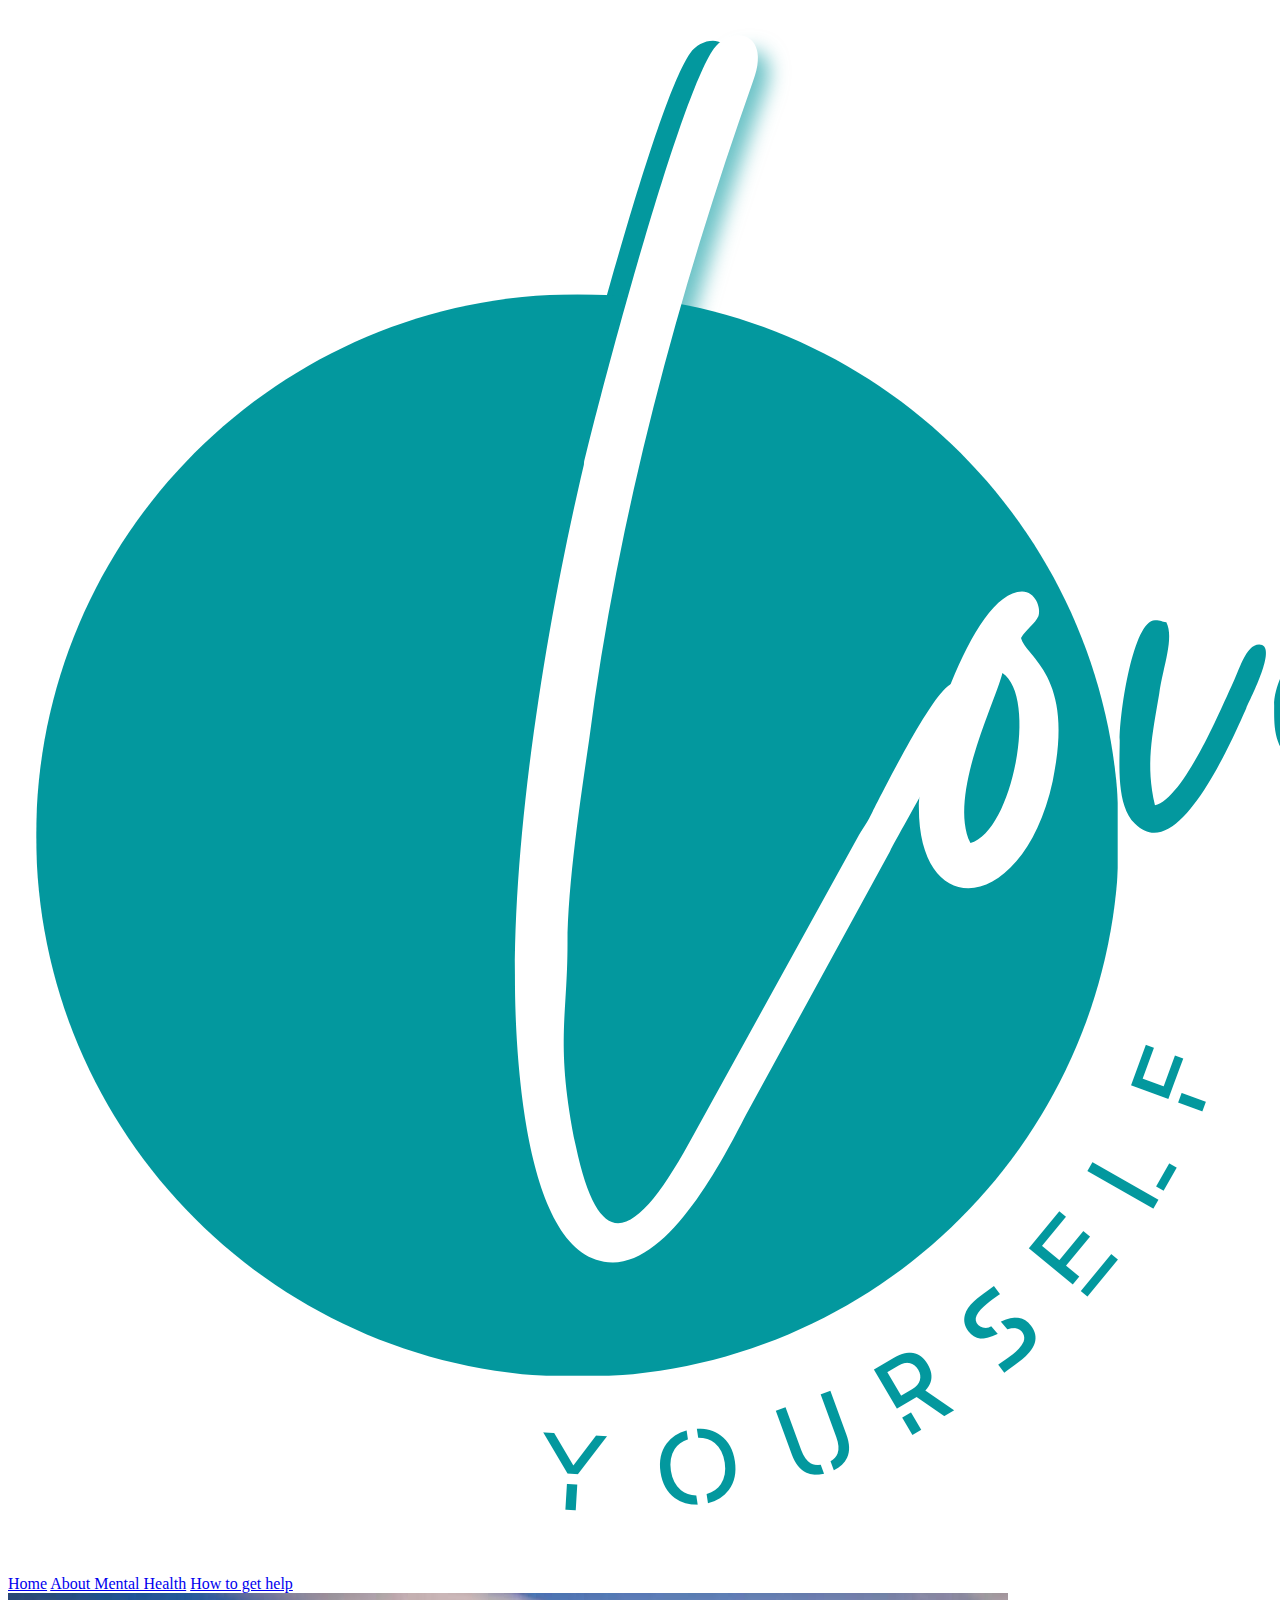
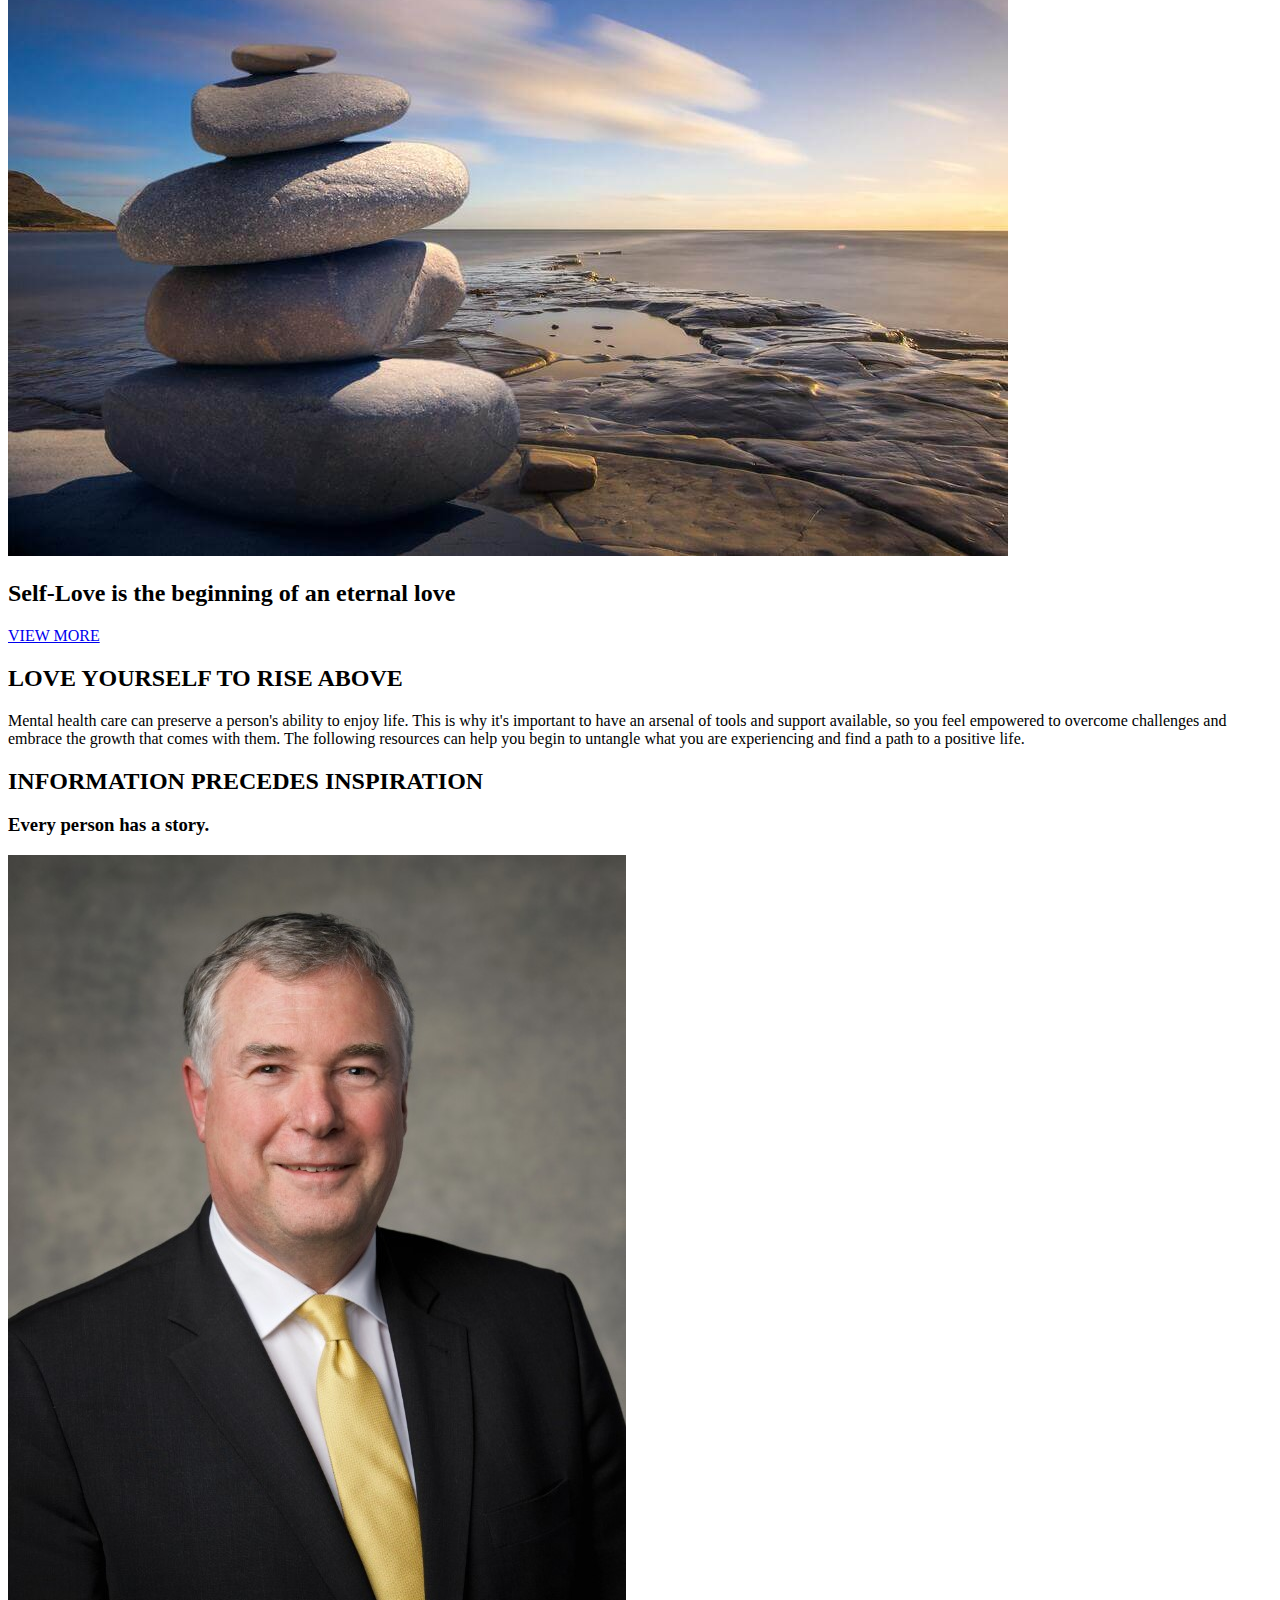
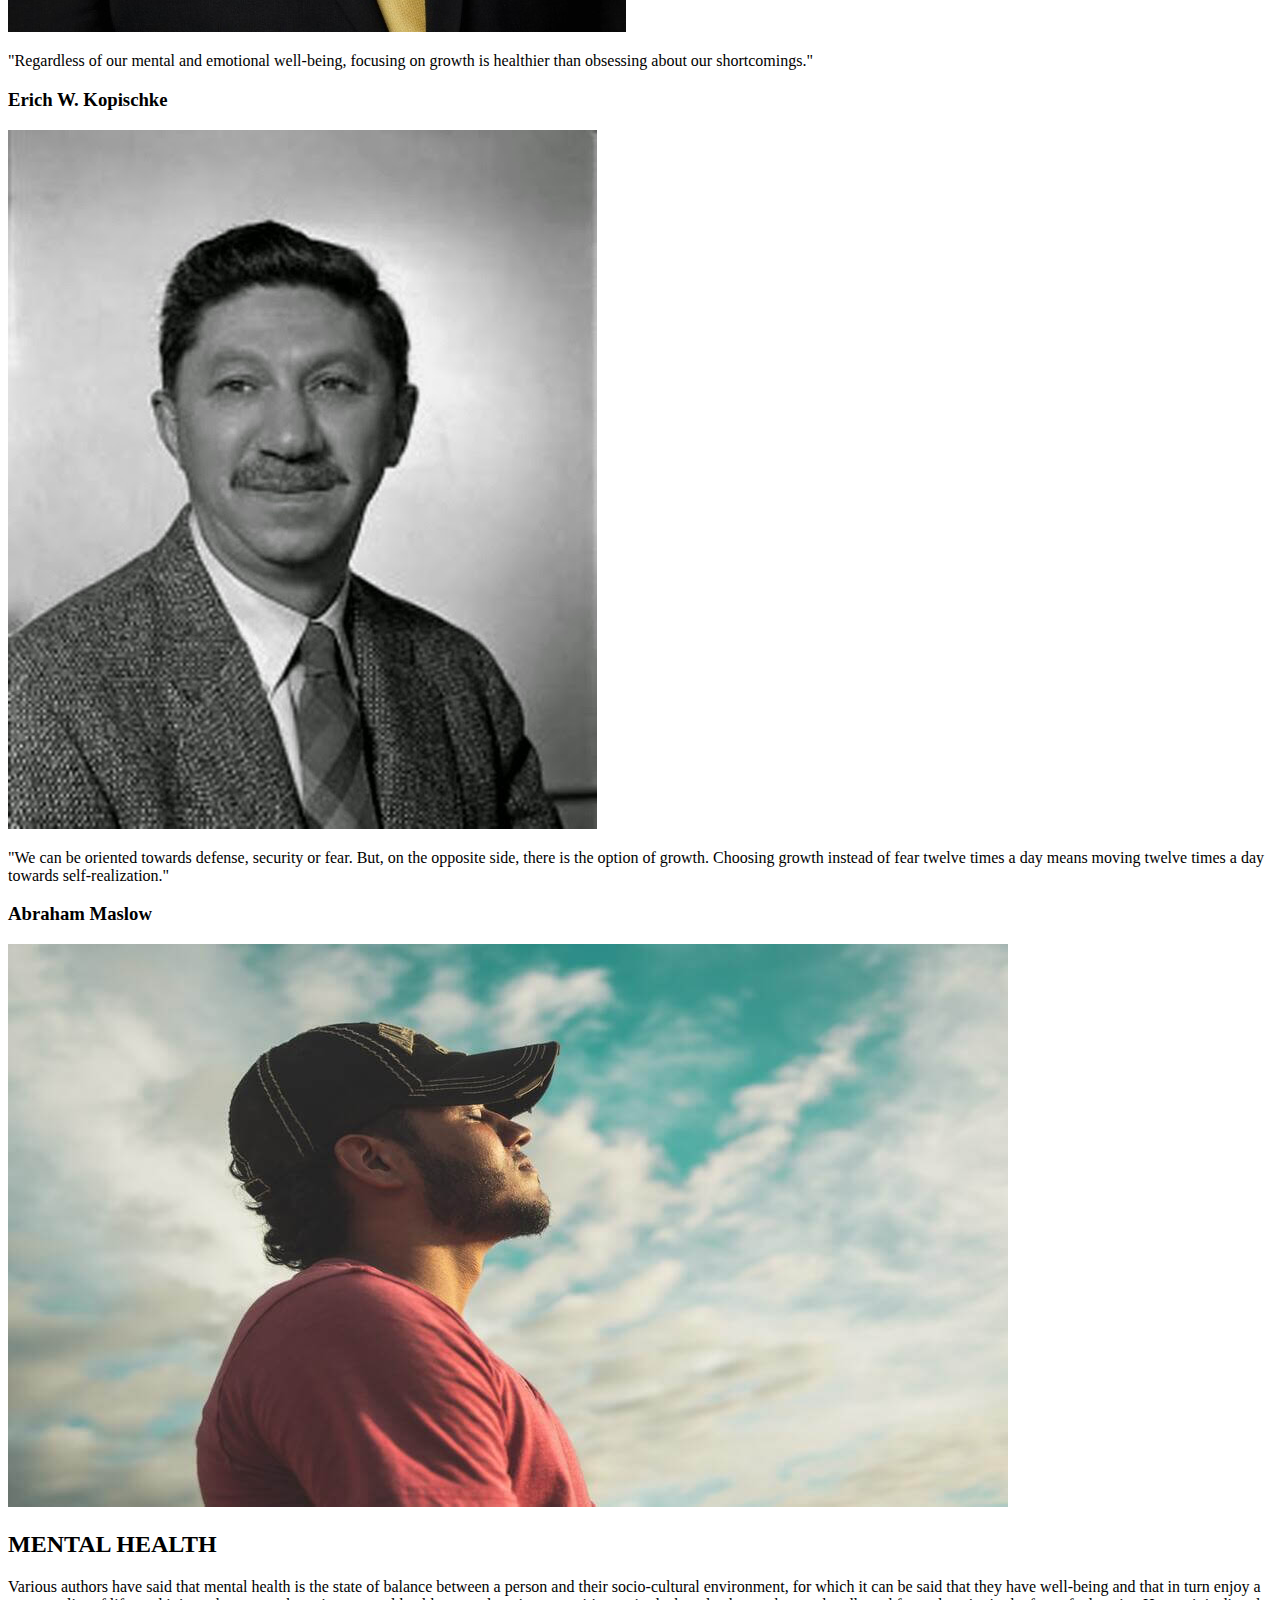
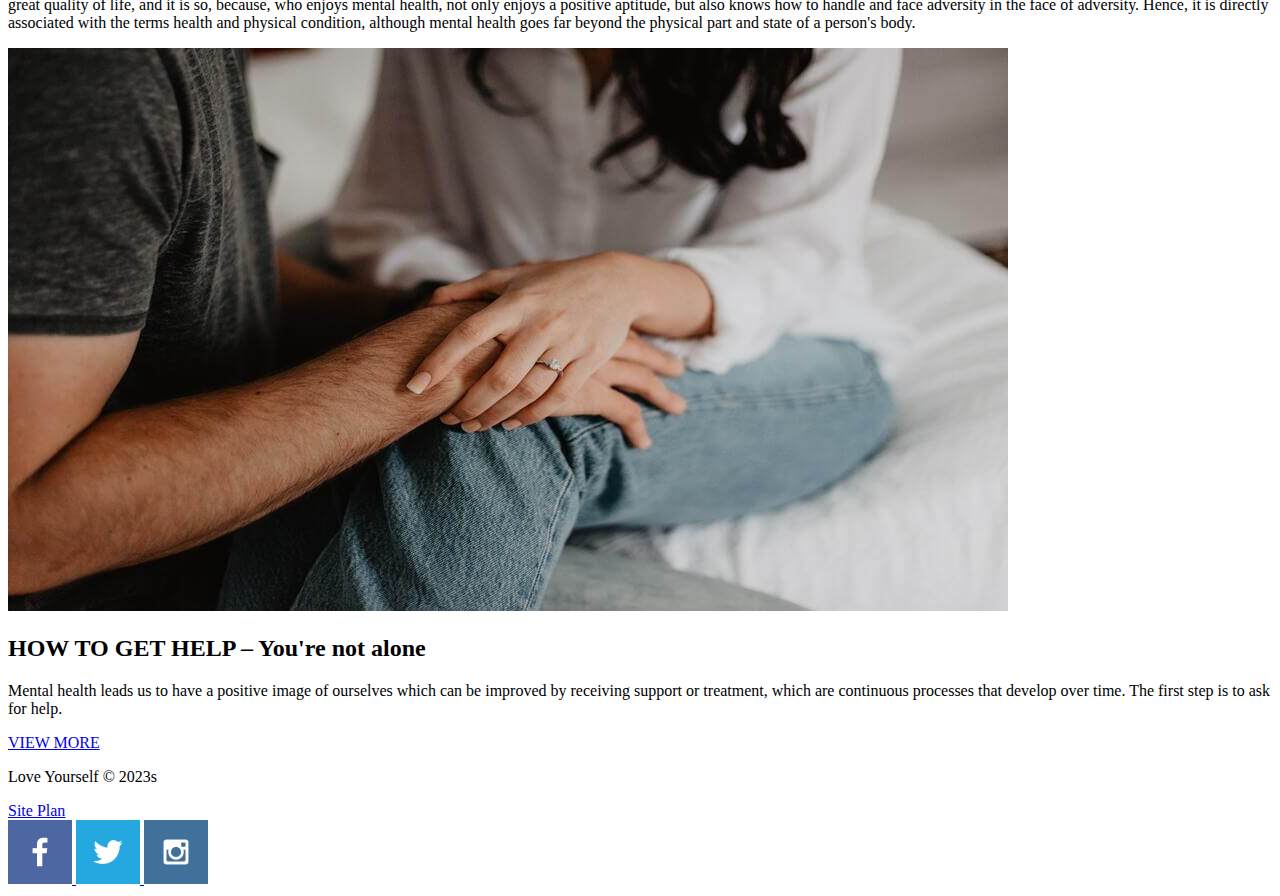
==== lywebsite/index.html @ b5add1db "Personal Site HTML" ====
<!DOCTYPE html>
<html lang="en">
<head>
    <meta charset="UTF-8">
    <meta http-equiv="X-UA-Compatible" content="IE=edge">
    <meta name="viewport" content="width=device-width, initial-scale=1.0">
    <title>Love Yourself - Homepage</title>
    <link rel="stylesheet" href="styles/style.css">
</head>
<body>
    <div class="content">
        <!--Nav Bar-->
        <header>
            <a href="index.html" class="logo_link">
                <img src="images/20230112_182520_0000.png" alt="Love Yourself logo" class="logo">
            </a>
            <nav>
                <a href="index.html">Home</a>
                <a href="aboutmentalh.html">About Mental Health</a>
                <a href="howtogethelp.html">How to get help</a>
            </nav>
        </header>

        <!--Hero Banner-->
        <div id="hero">
            <div id="hero-box">
                <img src="images/pexels-pixabay-289586.jpg" alt="Balance Stone" id="hero-img">
            </div>
            <section id="hero-msg">
                <h2 class="home-title">Self-Love is the beginning of 
                    an eternal love</h2>
                <div class="button">
                    <a href="index.html#section-aboutmentalh">VIEW MORE</a>
                </div>
            </section>
        </div>
        <main>
            <!--LOVE YOURSELF-->
            <section class="section-loveyourself">
                <h2 class="section-title">LOVE YOURSELF TO RISE ABOVE</h2>
        
                <p>Mental health care can preserve a person's ability to 
                    enjoy life. This is why it's important to have an arsenal
                     of tools and support available, so you feel empowered to 
                     overcome challenges and embrace the growth that comes with
                      them. The following resources can help you begin to 
                      untangle what you are experiencing and find a path to a
                       positive life.</p>
            </section>

            <!--QUOTES-->
            <section class="quotes-grid">
                <h2 class="section-title">INFORMATION PRECEDES INSPIRATION</h2>
                <h3 class="section-subtitle">Every person has a story.</h3>
                <div class="quote-box1">
                    <div class="quote-img">
                        <img src="images/Erich W. Kopischke.jpg" alt="Seventy Elder Kopischke ">
                    </div>
                    <p class="quote-msg">
                        "Regardless of our mental and emotional well-being, focusing on growth
                         is healthier than obsessing about our shortcomings."  
                    </p>
                    <div id="bottom-right-quote1">
                        <h3>Erich W. Kopischke</h3>
                    </div>
                </div>

                <div class="quote-box2">
                    <div class="quote-img">
                        <img src="images/abraham1.jpg" alt="Abraham Maslow profile picture">
                    </div>
                    <p class="quote-msg">
                        "We can be oriented towards defense, security or fear. But, 
                        on the opposite side, there is the option of growth. Choosing
                         growth instead of fear twelve times a day means moving 
                         twelve times a day towards self-realization."</p>
                         <div id="bottom-right-quote2">
                            <h3>Abraham Maslow</h3>
                        </div>
                    </div>
                </div>
            </section>

            <!-- MENTAL HEALTH -->
            <div class="section-mentalhealth">
                <img src="images/pexels-kelvin-valerio-810775.jpg" alt="Man Peaceful" id="mentalhealth-img">
                <section id="mentalhealth-box">
                    <h2>MENTAL HEALTH </h2>
                    <p id="mentalhealth-msg">
                        Various authors have said that mental health is 
                        the state of balance between a person and their 
                        socio-cultural environment, for which it can be said 
                        that they have well-being and that in turn enjoy a 
                        great quality of life, and it is so, because, who 
                        enjoys mental health, not only enjoys a positive 
                        aptitude, but also knows how to handle and face 
                        adversity in the face of adversity. Hence, it is 
                        directly associated with the terms health and physical
                         condition, although mental health goes far beyond the
                          physical part and state of a person's body.</p>
                </section>
            </div>

            <!--How to get help-->
            <div class="section-howtogethelp" id="section-howtogethelp">
                <img src="images/pexels-emma-bauso-3585811.jpg" alt="Woman hand" id="howtogethelp-img">
                <section id="background">
                    <h2>HOW TO GET HELP – You're not alone</h2>
                    <p>Mental health leads us to have a positive image of 
                        ourselves which can be improved by receiving support 
                        or treatment, which are continuous processes that 
                        develop over time. The first step is to ask for help.</p>
                    <div class="button">
                        <a href="howtogethelp.html">
                            VIEW MORE
                        </a>
                    </div>
                </section>
            </div>
        </main>

        <!--Footer-->
        <footer>
            <div id="copyright">
                <p>Love Yourself &copy; 2023s</p>
                <a href="site-plan.html">Site Plan</a>
            </div>
            <div class="social">
                <a href="https://facebook.com" target="_blank">
                    <img src="images/facebook.png" alt="fb icon">
                </a>
                <a href="https://twitter.com" target="_blank">
                    <img src="images/twitter.png" alt="twitter icon">
                </a>
                <a href="https://instagram.com" target="_blank">
                    <img src="images/instagram.png" alt="instagram icon">
                </a>
            </div>
        </footer>
    </div>    
</body>
</html>
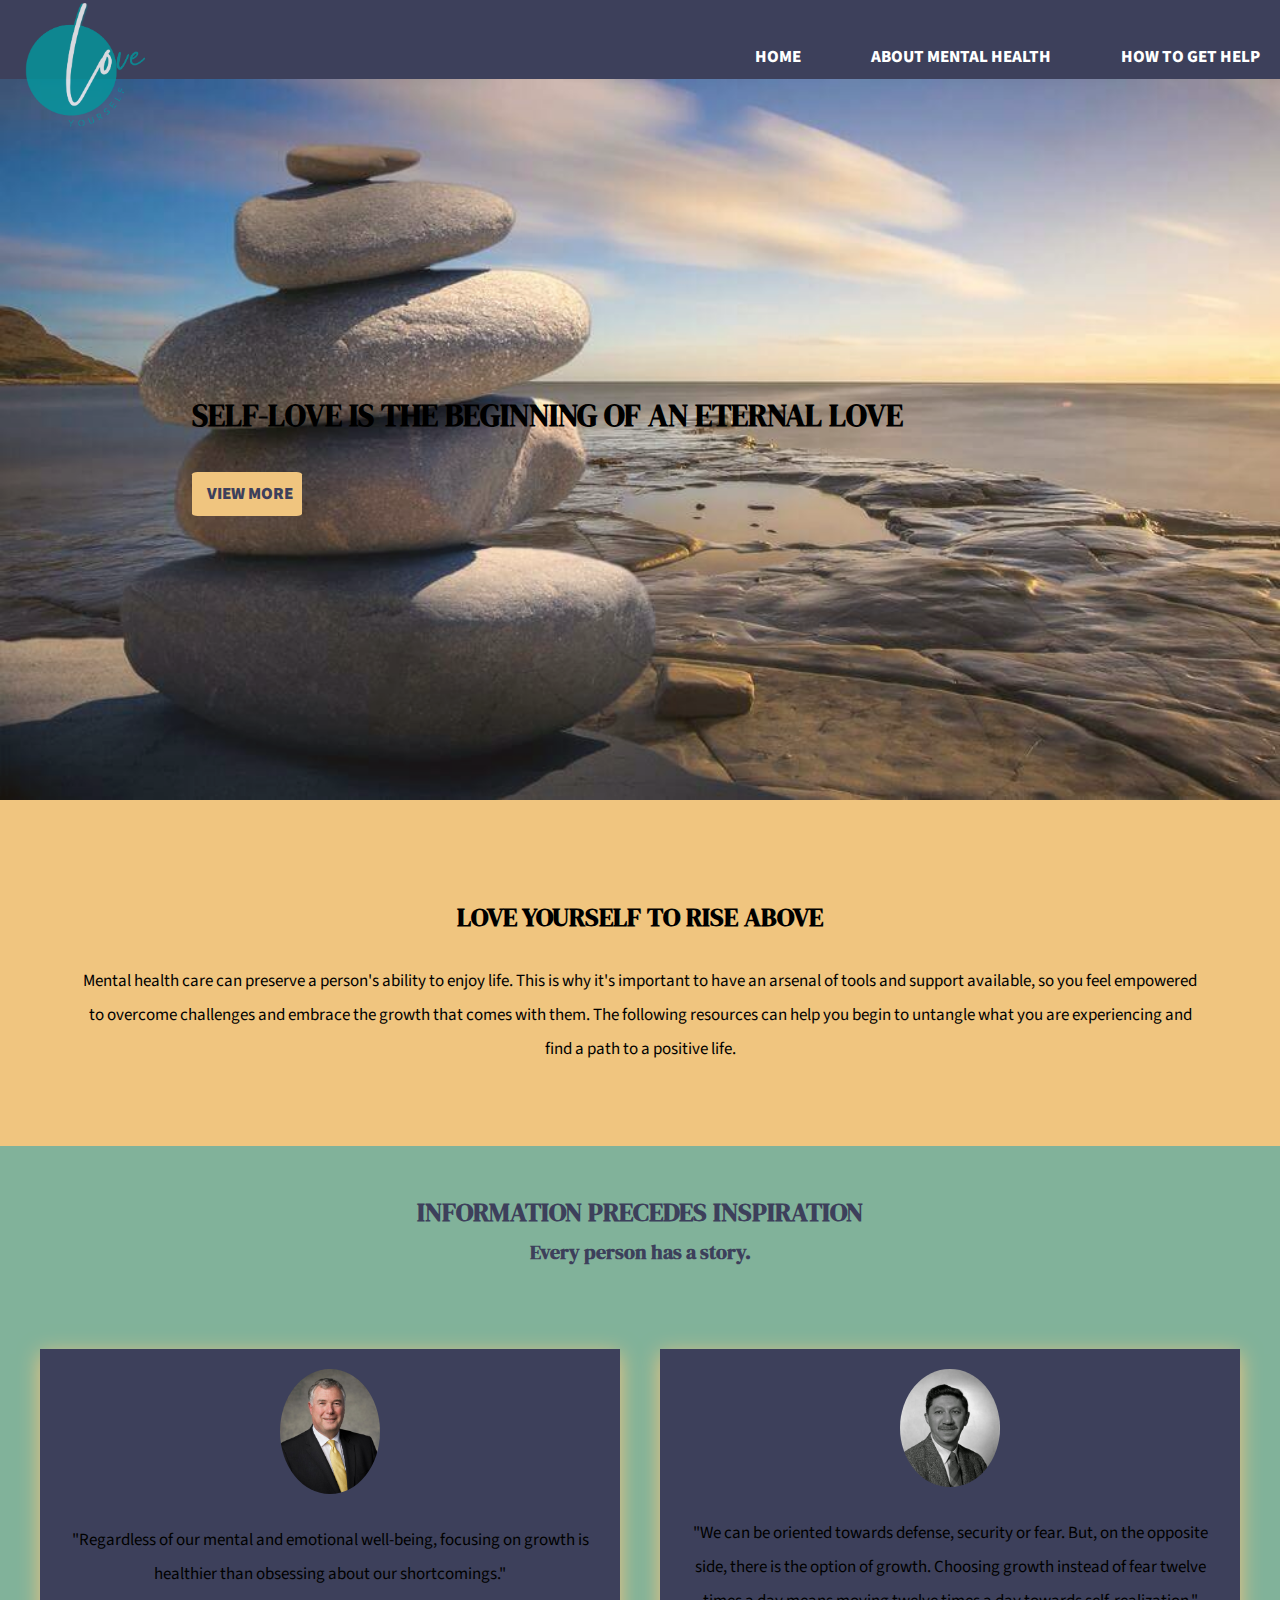
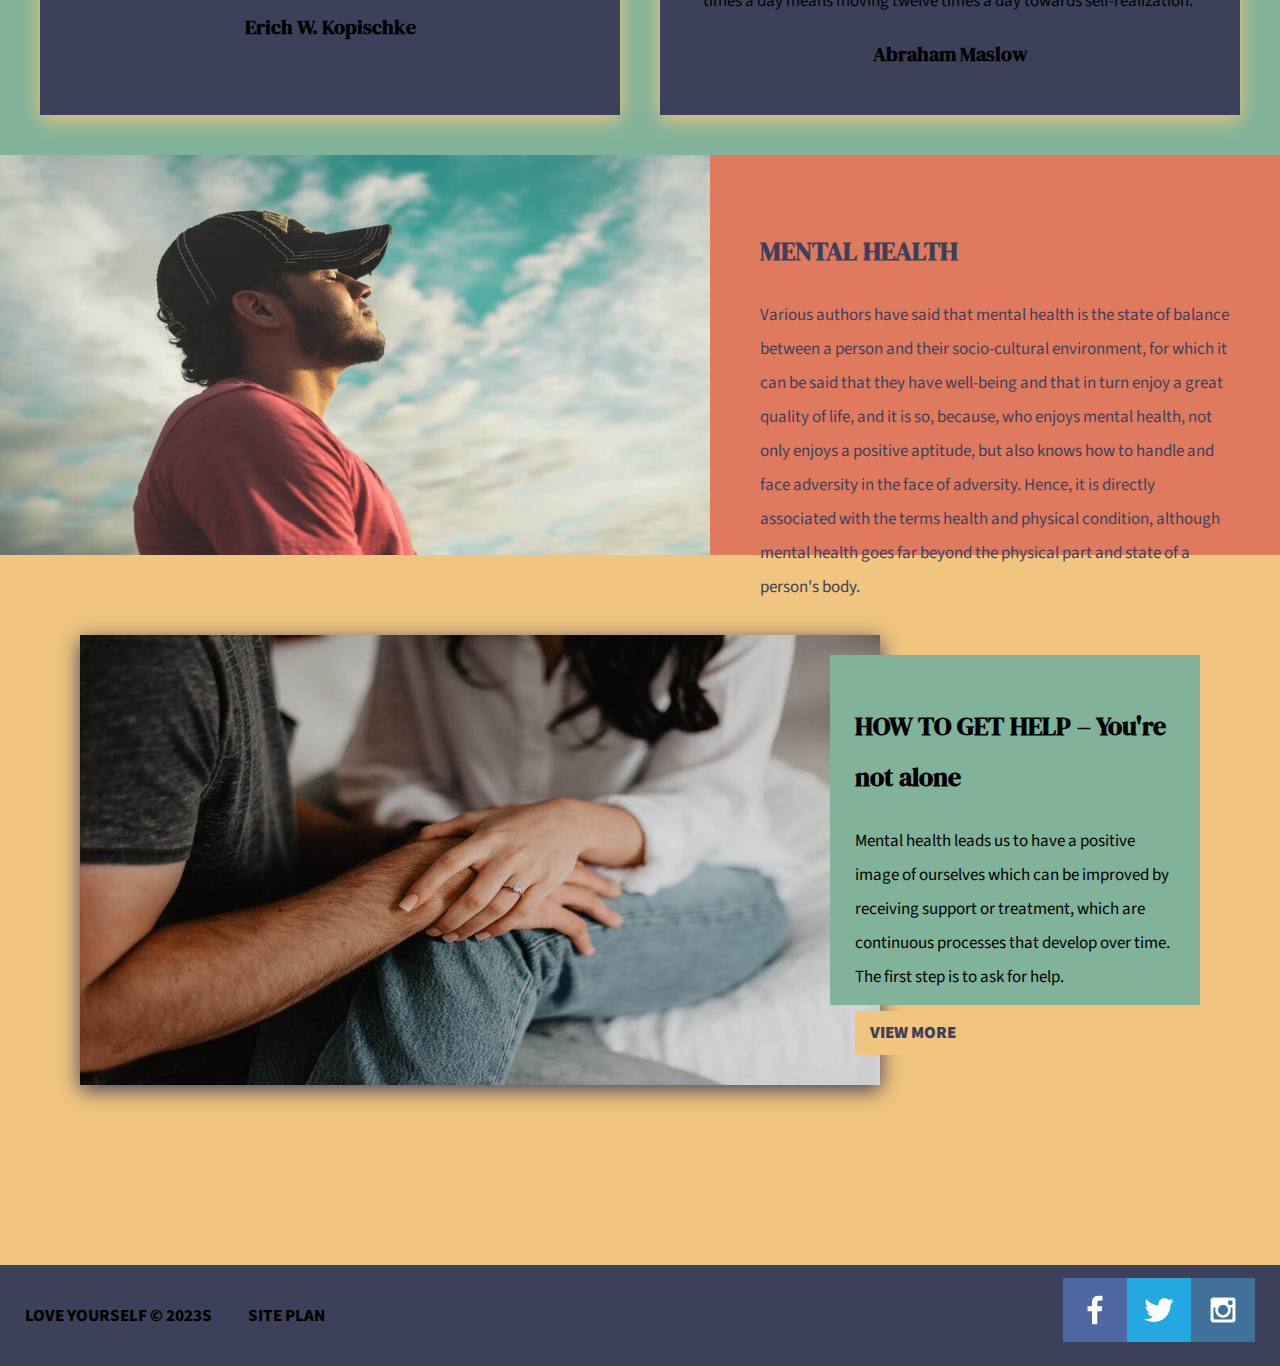
==== commit 276ceda4: "Personal Home Page" ====
--- a/lywebsite/index.html
+++ b/lywebsite/index.html
@@ -29,9 +29,11 @@
             <section id="hero-msg">
                 <h2 class="home-title">Self-Love is the beginning of 
                     an eternal love</h2>
-                <div class="button">
-                    <a href="index.html#section-aboutmentalh">VIEW MORE</a>
-                </div>
+                    <div class="button">
+                        <a href="aboutmentalh.html">
+                            VIEW MORE
+                        </a>
+                    </div>
             </section>
         </div>
         <main>
--- a/lywebsite/styles/style.css
+++ b/lywebsite/styles/style.css
@@ -0,0 +1,482 @@
+/**Imports**/
+
+@import url('https://fonts.googleapis.com/css2?family=DM+Serif+Display&family=Source+Sans+Pro:wght@300&display=swap');
+
+/**** 
+
+Global Variables
+
+****/
+
+:root {
+    /* change the values below to your colors from your palette */
+    --primary-color: #e07a5f;
+    --secondary-color: #3d405b;
+    --accent1-color: #81b29a;
+    --accent2-color: #f0c57f;
+
+    /* change the values below to your chosen font(s) */
+    --heading-font: 'DM Serif Display', sans-serif;
+    ;
+    --paragraph-font: 'Source Sans Pro', sans-serif;
+}
+
+/* Body */
+
+*{
+    box-sizing: border-box;
+}
+h3 {
+    text-align: center;
+    margin-top: 10px;
+}
+html {
+    scroll-behavior: smooth;
+}
+
+/*TEST*/
+
+h1,
+h2,
+h3,
+h4 {
+    font-family: var(--heading-font);
+}
+
+body {
+    background-color: var(--accent2-color);
+    font-family: var(--paragraph-font);
+    font-size: 17px;
+    margin: 0;
+    padding: 0;
+    line-height: 2;
+}
+
+.content {
+    max-width: 1600px;
+    margin: 0 auto;
+}
+
+.section-title {
+    text-align: center;
+    font-weight: 900;
+}
+
+.section-subtitle {
+    text-align: center;
+}
+
+.button {
+    background-color: var(--accent2-color);
+    color: var(--secondary-color);
+    width: 110px;
+    padding: 5px;
+    border-radius: 5%;
+    box-shadow: #3d405b;
+}
+
+.button a {
+    text-decoration: none;
+    color: var(--secondary-color);
+    padding-left: 10px;
+    font-weight: 900;
+    text-transform: uppercase;
+}
+
+.button a:hover {
+    text-decoration: underline;
+    color: var(--secondary-color);
+
+}
+.button:hover {
+    background-color: #e07a5f;
+    color: #ffffff;
+}
+
+
+/* Nav Bar */
+
+header {
+    display: grid;
+    background-color: #3d405b;
+    grid-template-columns: 200px auto;
+    position: sticky;
+    font-weight: 800;
+    text-transform: uppercase;
+}
+
+.logo {
+    width: 180px;
+    position: absolute;
+    top: -1px;
+    background: 0;
+    padding: 5px 30px;
+    z-index: 5;
+    left: 0;
+}
+
+.logo_link {
+    padding: 5px;
+}
+.logo_link:hover
+{
+    opacity: .8;
+    transform: scale(1.09);
+}
+
+nav {
+    display: flex;
+    justify-content: end;
+}
+
+nav a {
+    text-align: center;
+    color: #ffffff;
+    text-decoration: none;
+    font-family: var(--paragraph-font);
+    padding-top: 40px;
+    padding-left: 50px;
+    padding-right: 20px;
+    padding-bottom: 5px;
+}
+
+nav a:hover {
+    color: var(--accent2-color);
+}
+
+
+
+
+/* Footer */
+
+footer {
+    display: grid;
+    grid-template-columns: 300px auto;
+    background-color: var(--secondary-color);
+    color: #000000;
+    padding: 12.5px 25px;
+    margin-top: 100px;
+    font-weight: 800;
+    text-transform: uppercase;
+    
+}
+
+footer #copyright {
+    display: flex;
+    align-items: center;
+    justify-content: space-between;
+}
+
+footer a {
+    color: #000000;
+    text-decoration: none;
+}
+
+footer a:hover {
+    text-decoration: underline;
+}
+
+footer .social {
+    display: flex;
+    justify-content: end;
+    
+}
+
+
+/**** 
+
+Page: "Love Yourself - Homepage"
+Link: index.html 
+
+****/
+
+
+/* Hero Banner - Index */
+
+#hero {
+    display: grid;
+    grid-template-columns: 15% 3fr 15%;
+    grid-template-rows: 10% 3fr 10%;
+}
+
+#hero-img {
+    width: 100%;
+    background-size: cover;
+    margin-top: 0px;
+    opacity: 0.9;
+    background-position: 50%;
+    background-repeat: no-repeat;
+    grid-column: left/right;
+    grid-row: 1;
+}
+
+#hero-box {
+    grid-column: 1/4;
+    grid-row: 1/4;
+    z-index: -2;
+}
+
+#hero-msg {
+    grid-column: 2/3;
+    grid-row: 2/3;
+    align-self: center;
+    text-transform: uppercase;
+    
+}
+
+.home-title {
+    color: #000000;
+    font-family: "DM Serif Display", Arial, sans-serif;
+    ;
+    font-size: 1.8em;
+    margin-top: 10px;
+}
+
+/* LOVE YOURSELF */
+
+.section-loveyourself p {
+    text-align: center;
+}
+
+.section-loveyourself {
+    margin: 80px;
+}
+
+
+/* QUOTES */
+
+.quotes-grid {
+    background-color: var(--accent1-color);
+    display: grid;
+    grid-template-columns: 50% 50%;
+    grid-template-rows: 10% 3fr;
+    padding: 20px;
+    margin-top: 20px;
+    text-align: center;
+}
+
+.quotes-grid .section-title,
+.quotes-grid .section-subtitle {
+    color: var(--secondary-color);
+    grid-column: 1/3 span;
+}
+
+.quote-box1 {
+    background-color: var(--secondary-color);
+    padding: 20px;
+    margin: 20px;
+    z-index: 5;
+    box-shadow: 0 5px 20px #f0c57f;
+}
+
+.quote-box2 {
+    background-color: var(--secondary-color);
+    padding: 20px;
+    margin: 20px;
+    z-index: 5;
+    box-shadow: 0 5px 20px #f0c57f;
+    
+}
+
+.quote-img img {
+    width: 100px;
+    border-radius: 50%;
+    
+}
+
+
+/*MENTAL HEALTH*/
+
+.section-mentalhealth {
+    display: flex;
+    height: 400px;
+}
+
+#mentalhealth-box {
+    background-color: var(--primary-color);
+    color: var(--secondary-color);
+    padding: 50px;
+    align-items: center;
+}
+
+/*How to get Help*/
+
+.section-howtogethelp {
+    padding: 80px;
+    display: grid;
+    grid-template-columns: 1fr 1fr;
+}
+
+.section-howtogethelp img {
+    width: 800px;
+    grid-column: 1/2;
+    z-index: -1;
+    box-shadow: 0 5px 20px #3d405b;
+}
+
+#background {
+    background-color: #81b29a;
+    height: 350px;
+    grid-column: 2/3;
+    margin-left: -50px;
+    margin-top: 20px;
+    padding: 25px;
+   
+}
+
+
+/**** 
+
+Page: "Love Yourself - About Mental Health"
+Link: aboutmentalh.html 
+
+****/
+
+/* Principal Section */
+
+
+#aboutmentalh-main {
+    padding: 0px 80px;
+}
+
+#aboutmentalh-hero {
+    display: flex;
+    margin: 20px;
+}
+
+#about-mentalh-img {
+    width: 50%;
+    border-radius: 2%;
+}
+
+/* About Mental Health Terms */
+  
+#aboutmentalh-left {
+    padding: 20px;
+}
+
+.aboutmentalh-title {
+    text-align: center;
+    margin: 30px;
+}
+
+
+/* Disorders Section */
+
+
+#anxiety-img {
+    width: 100%;
+    margin: 0px;
+}
+
+#aboutmentalh-bottom-box {
+    display: flex;
+}
+
+#aboutmentalh-bottom-txt {
+    background-color: #e07a5f;
+    border: solid #000000;
+    padding: 18px;
+    color: #000000;
+}
+
+#aboutmentalh-background {
+    background-color: #e07a5f;
+    border: solid #000000;
+    border-left: none;
+    padding: 18px;
+}
+
+#aboutmentalh-background p {
+    color: #000000;
+}
+
+
+#aboutmentalh-bottom-txt h4,
+#aboutmentalh-background h4 {
+    color: var(--secondary-color);
+    font-size: 22px;
+    margin: 0;
+}
+
+
+/**** 
+
+Page: "Love Youself - How to get help"
+Link: howtogethelp.html 
+
+****/
+
+/* Hero Section */
+
+.howtogethelp-title {
+    text-align: center;
+    margin: 30px;
+}
+
+#howtogethelp-main {
+    padding: 0px 80px;
+}
+
+#howtogethelp-hero {
+    display: flex;
+    margin: 20px;
+}
+
+#help-img {
+    width: 50%;
+    border-radius: 2%;
+}
+
+#howtogethelp-left {
+    padding: 20px;
+}
+
+/* BYU Section How to get help*/
+
+.section-byu {
+    display: flex;
+    height: 300px;
+}
+
+#byu-box {
+    background-color: var(--primary-color);
+    color: var(--secondary-color);
+    padding: 50px;
+    align-items: center;
+    justify-content: center;
+}
+
+#byu-img {
+    width: 495px; 
+    border-radius: 1%;
+    
+}
+
+.w-full {
+    width: 100%;
+}
+
+.text-center{
+    text-align: center;
+}
+
+.container{
+    width: 100%;
+    display: flex;
+}
+
+.w-50{
+    width: 50%;
+}
+
+.div-warning-sings{
+    width: 100%;
+    display: flex;
+    flex-wrap: nowrap;
+    align-content: center;
+    justify-content: center;
+    background-color: #81b29a;
+    margin-bottom: 20px;
+    
+}
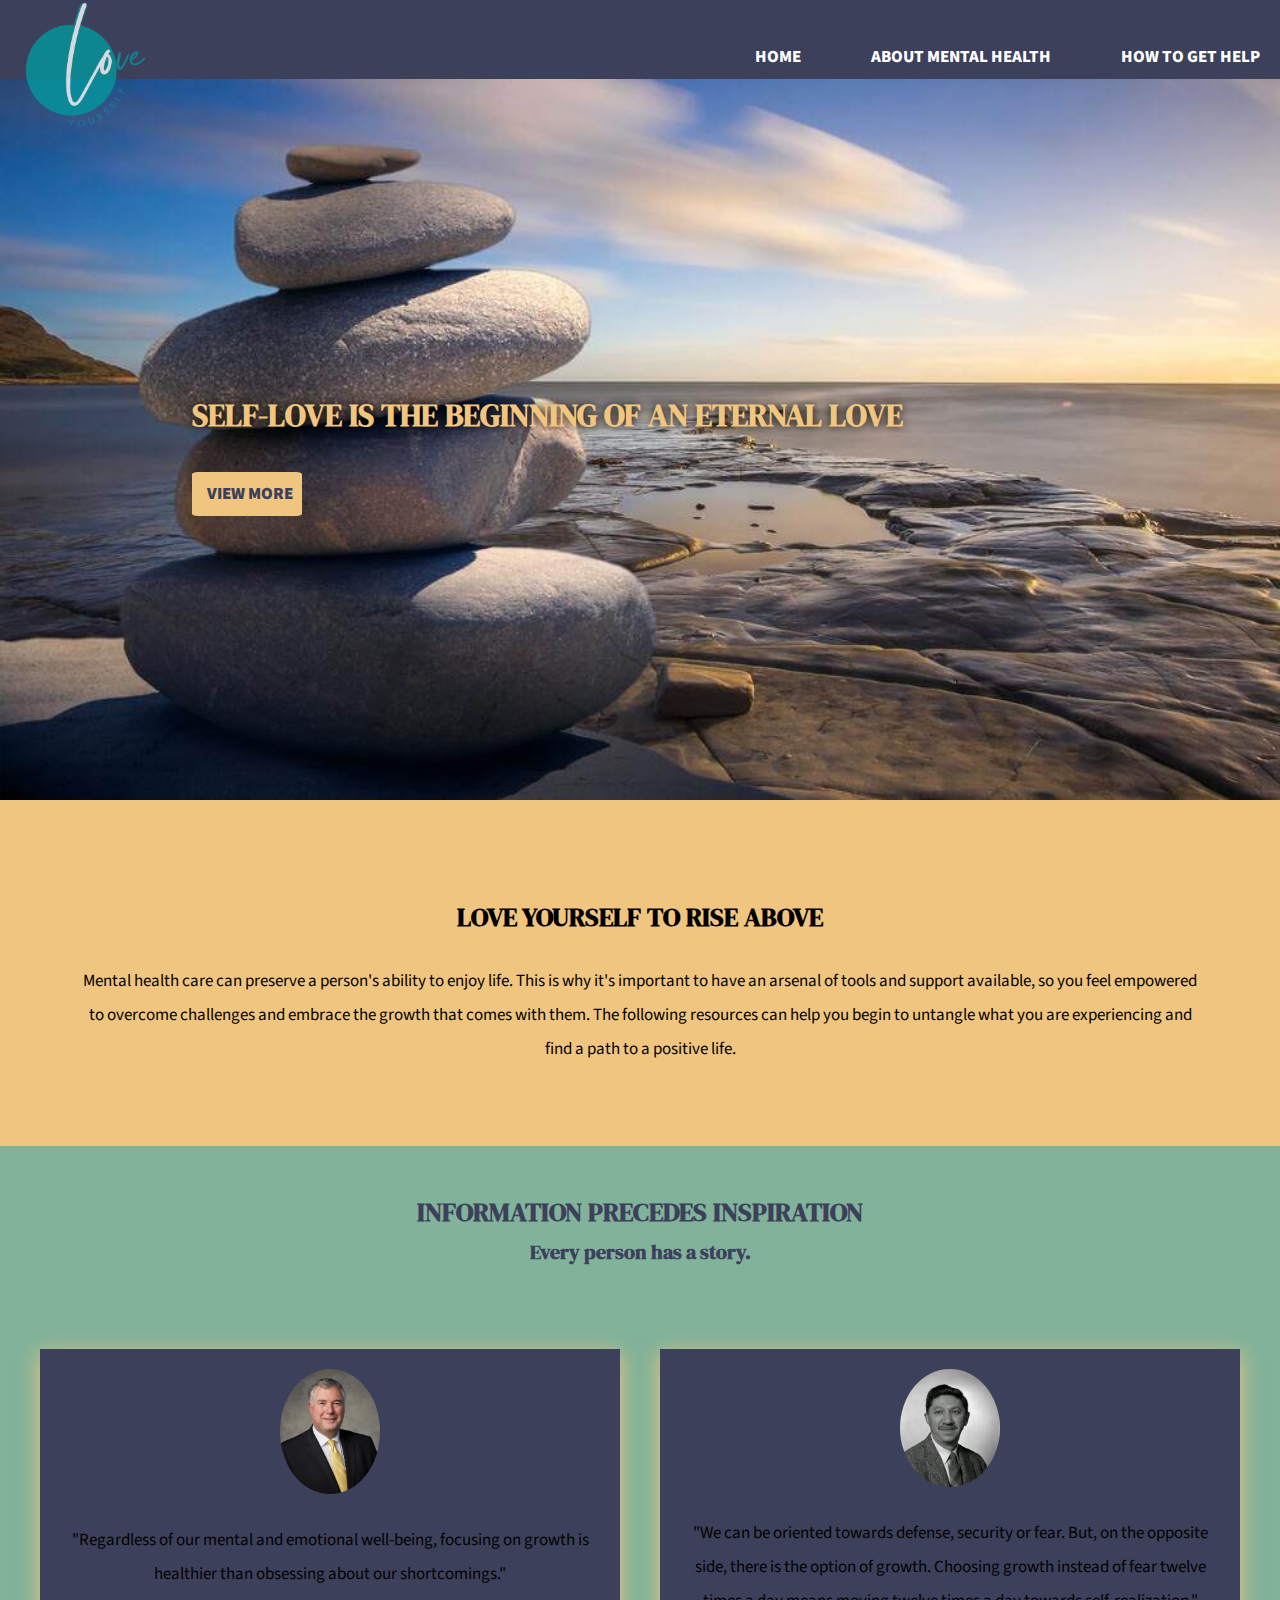
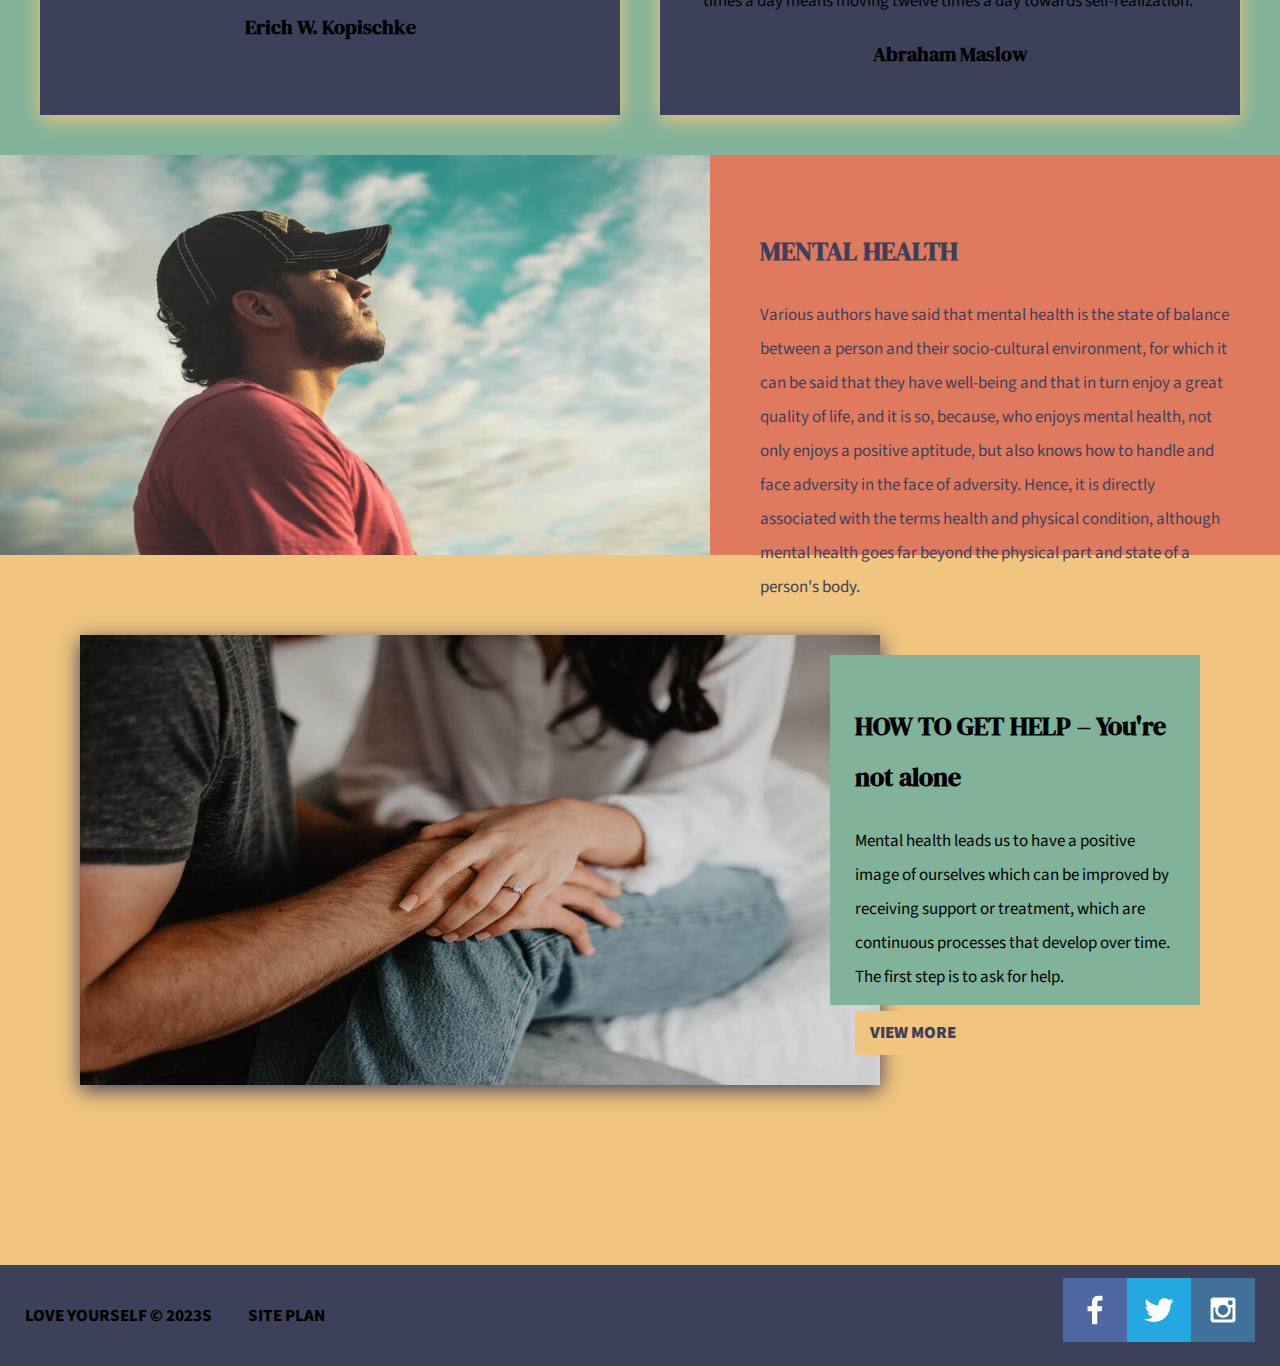
==== commit 92da6271: "Review" ====
--- a/lywebsite/index.html
+++ b/lywebsite/index.html
@@ -56,7 +56,7 @@
                 <h3 class="section-subtitle">Every person has a story.</h3>
                 <div class="quote-box1">
                     <div class="quote-img">
-                        <img src="images/Erich W. Kopischke.jpg" alt="Seventy Elder Kopischke ">
+                        <img src="images/ErickKopischke.jpg" alt="Seventy-Elder-Kopischke ">
                     </div>
                     <p class="quote-msg">
                         "Regardless of our mental and emotional well-being, focusing on growth
@@ -79,7 +79,6 @@
                          <div id="bottom-right-quote2">
                             <h3>Abraham Maslow</h3>
                         </div>
-                    </div>
                 </div>
             </section>
 
--- a/lywebsite/styles/style.css
+++ b/lywebsite/styles/style.css
@@ -40,12 +40,12 @@
 h2,
 h3,
 h4 {
-    font-family: var(--heading-font);
+    font-family: "DM Serif Display";
 }
 
 body {
     background-color: var(--accent2-color);
-    font-family: var(--paragraph-font);
+    font-family: 'Source Sans Pro';
     font-size: 17px;
     margin: 0;
     padding: 0;
@@ -72,7 +72,6 @@
     width: 110px;
     padding: 5px;
     border-radius: 5%;
-    box-shadow: #3d405b;
 }
 
 .button a {
@@ -203,7 +202,6 @@
     width: 100%;
     background-size: cover;
     margin-top: 0px;
-    opacity: 0.9;
     background-position: 50%;
     background-repeat: no-repeat;
     grid-column: left/right;
@@ -225,11 +223,12 @@
 }
 
 .home-title {
-    color: #000000;
+    color: #f0c57f;
     font-family: "DM Serif Display", Arial, sans-serif;
     ;
     font-size: 1.8em;
     margin-top: 10px;
+    text-shadow: 0 0 10px #000;
 }
 
 /* LOVE YOURSELF */
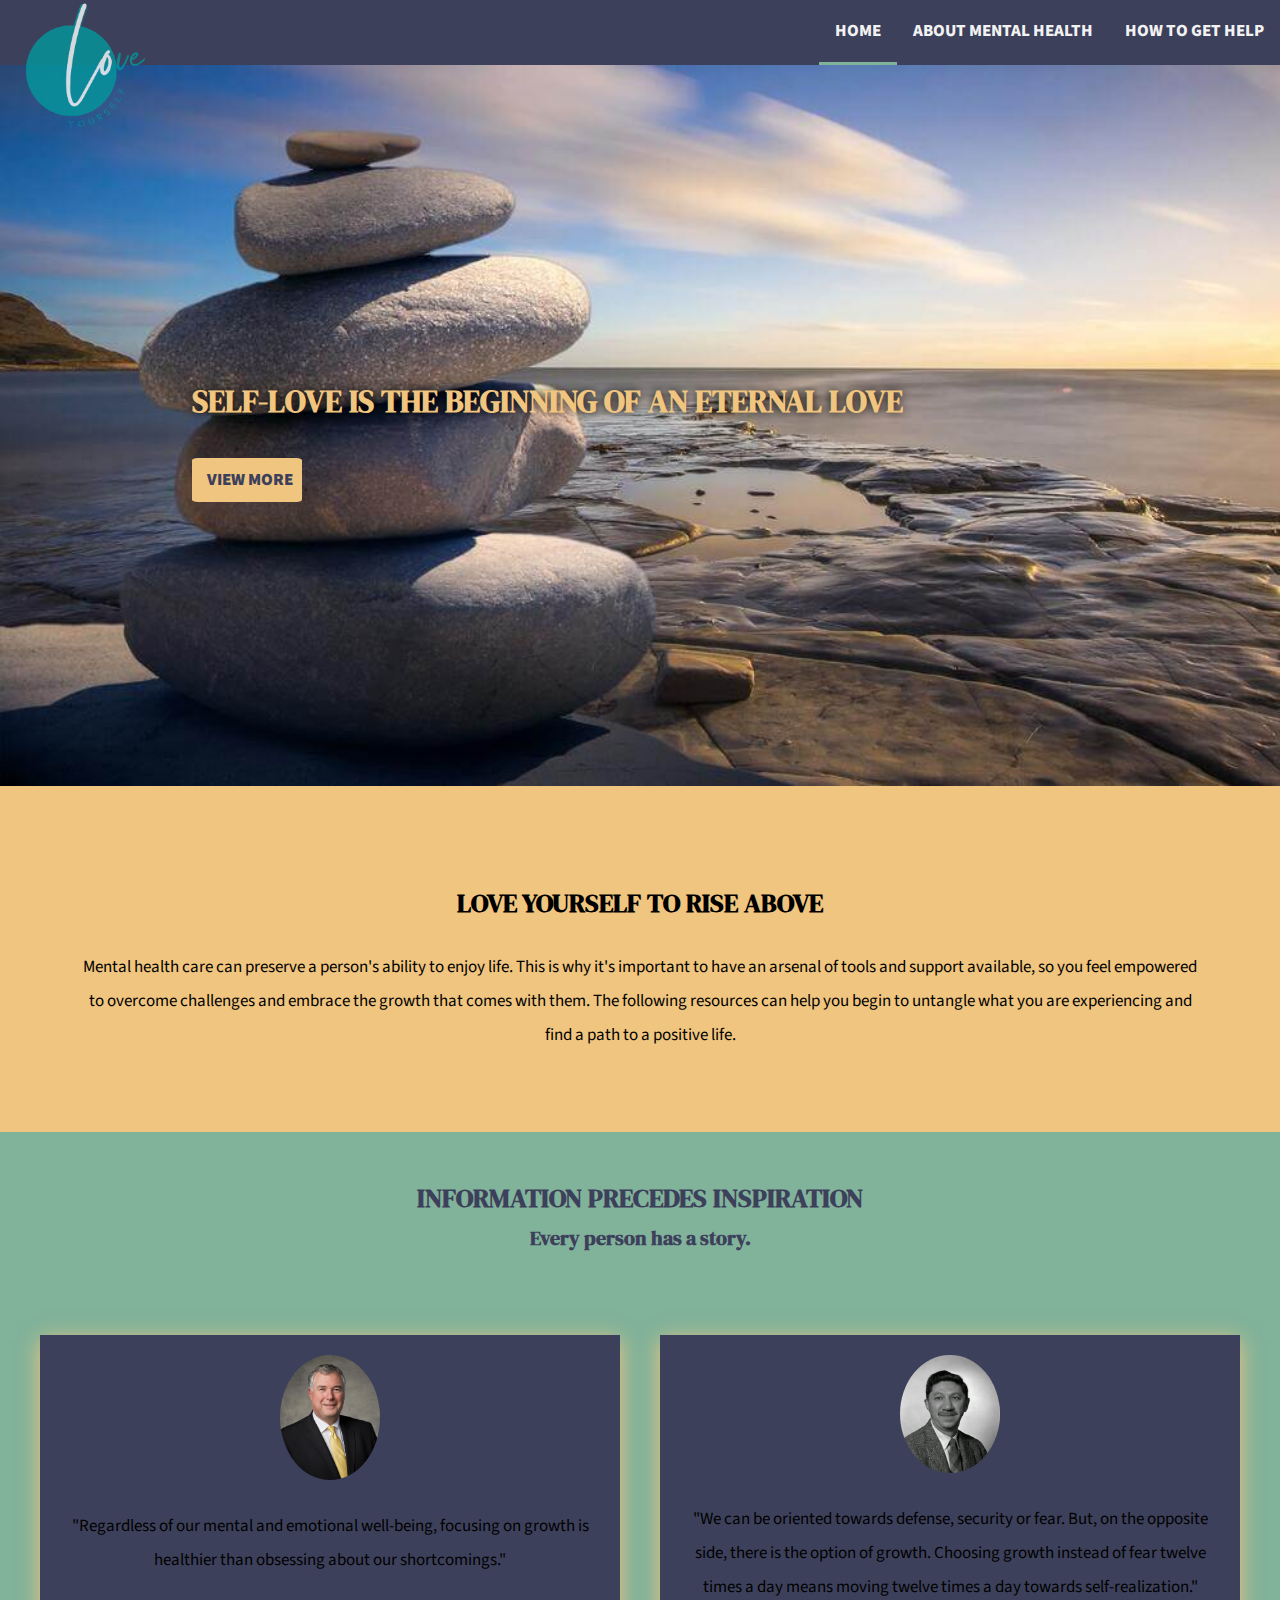
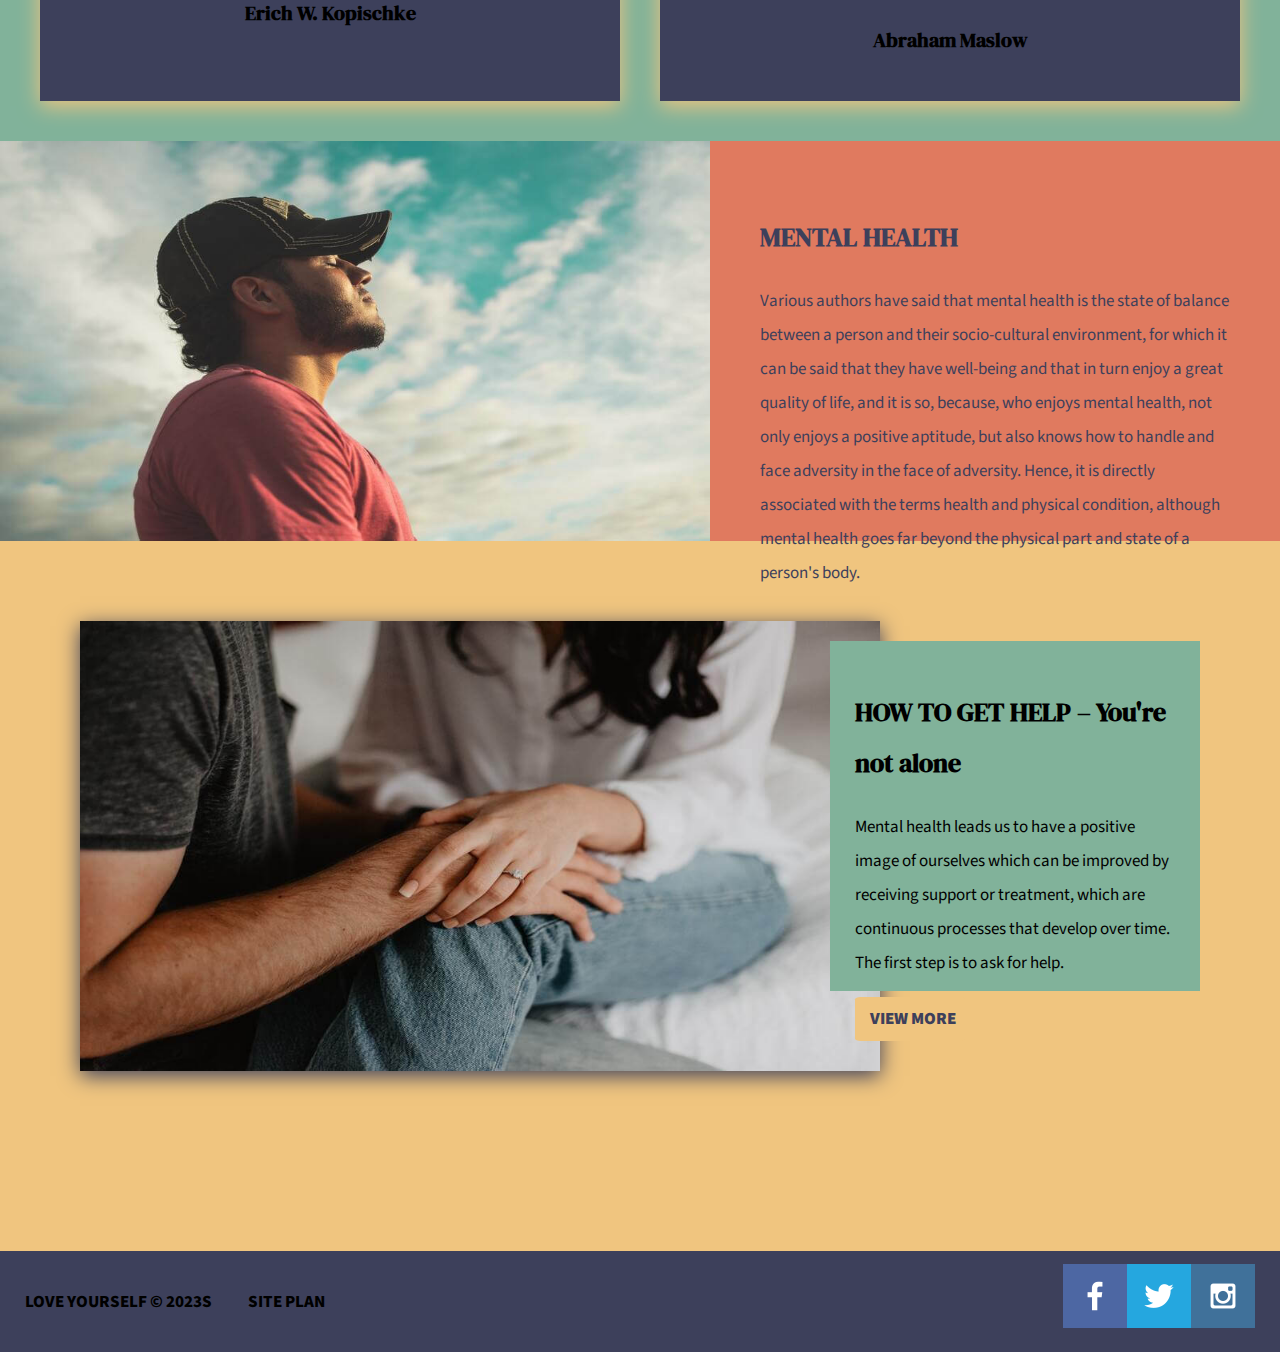
==== commit 36a89bab: "Bottom Border Nav Links" ====
--- a/lywebsite/index.html
+++ b/lywebsite/index.html
@@ -15,9 +15,11 @@
                 <img src="images/20230112_182520_0000.png" alt="Love Yourself logo" class="logo">
             </a>
             <nav>
-                <a href="index.html">Home</a>
-                <a href="aboutmentalh.html">About Mental Health</a>
-                <a href="howtogethelp.html">How to get help</a>
+                <div class="topnav">
+                    <a href="index.html" class="active">Home</a>
+                    <a href="aboutmentalh.html">About Mental Health</a>
+                    <a href="howtogethelp.html">How to get help</a>
+               </div>
             </nav>
         </header>
 
--- a/lywebsite/styles/style.css
+++ b/lywebsite/styles/style.css
@@ -143,6 +143,31 @@
     color: var(--accent2-color);
 }
 
+/* Add a black background color to the top navigation */
+.topnav {
+    background-color: #3d405b;
+    overflow: hidden;
+  }
+  
+  /* Style the links inside the navigation bar */
+  .topnav a {
+    float: left;
+    display: block;
+    color: #f2f2f2;
+    text-align: center;
+    padding: 14px 16px;
+    text-decoration: none;
+    font-size: 17px;
+    border-bottom: 3px solid transparent;
+  }
+  
+  .topnav a:hover {
+    border-bottom: 3px solid #81b29a;
+  }
+  
+  .topnav a.active {
+    border-bottom: 3px solid #81b29a;
+  }
 
 
 
@@ -360,27 +385,36 @@
 }
 
 
-/* Disorders Section */
-
-
+.div-warning-sings{
+    width: 100%;
+    display: flex;
+    flex-wrap: nowrap;
+    align-content: center;
+    justify-content: center;
+    background-color: #e07a5f;
+    margin-bottom: 20px;
+    
+}
 #anxiety-img {
     width: 100%;
     margin: 0px;
 }
 
+/* Disorders Section */
+
 #aboutmentalh-bottom-box {
     display: flex;
 }
 
 #aboutmentalh-bottom-txt {
-    background-color: #e07a5f;
+    background-color: #81b29a;
     border: solid #000000;
     padding: 18px;
     color: #000000;
 }
 
 #aboutmentalh-background {
-    background-color: #e07a5f;
+    background-color: #81b29a;
     border: solid #000000;
     border-left: none;
     padding: 18px;
@@ -469,13 +503,4 @@
     width: 50%;
 }
 
-.div-warning-sings{
-    width: 100%;
-    display: flex;
-    flex-wrap: nowrap;
-    align-content: center;
-    justify-content: center;
-    background-color: #81b29a;
-    margin-bottom: 20px;
-    
-}
+
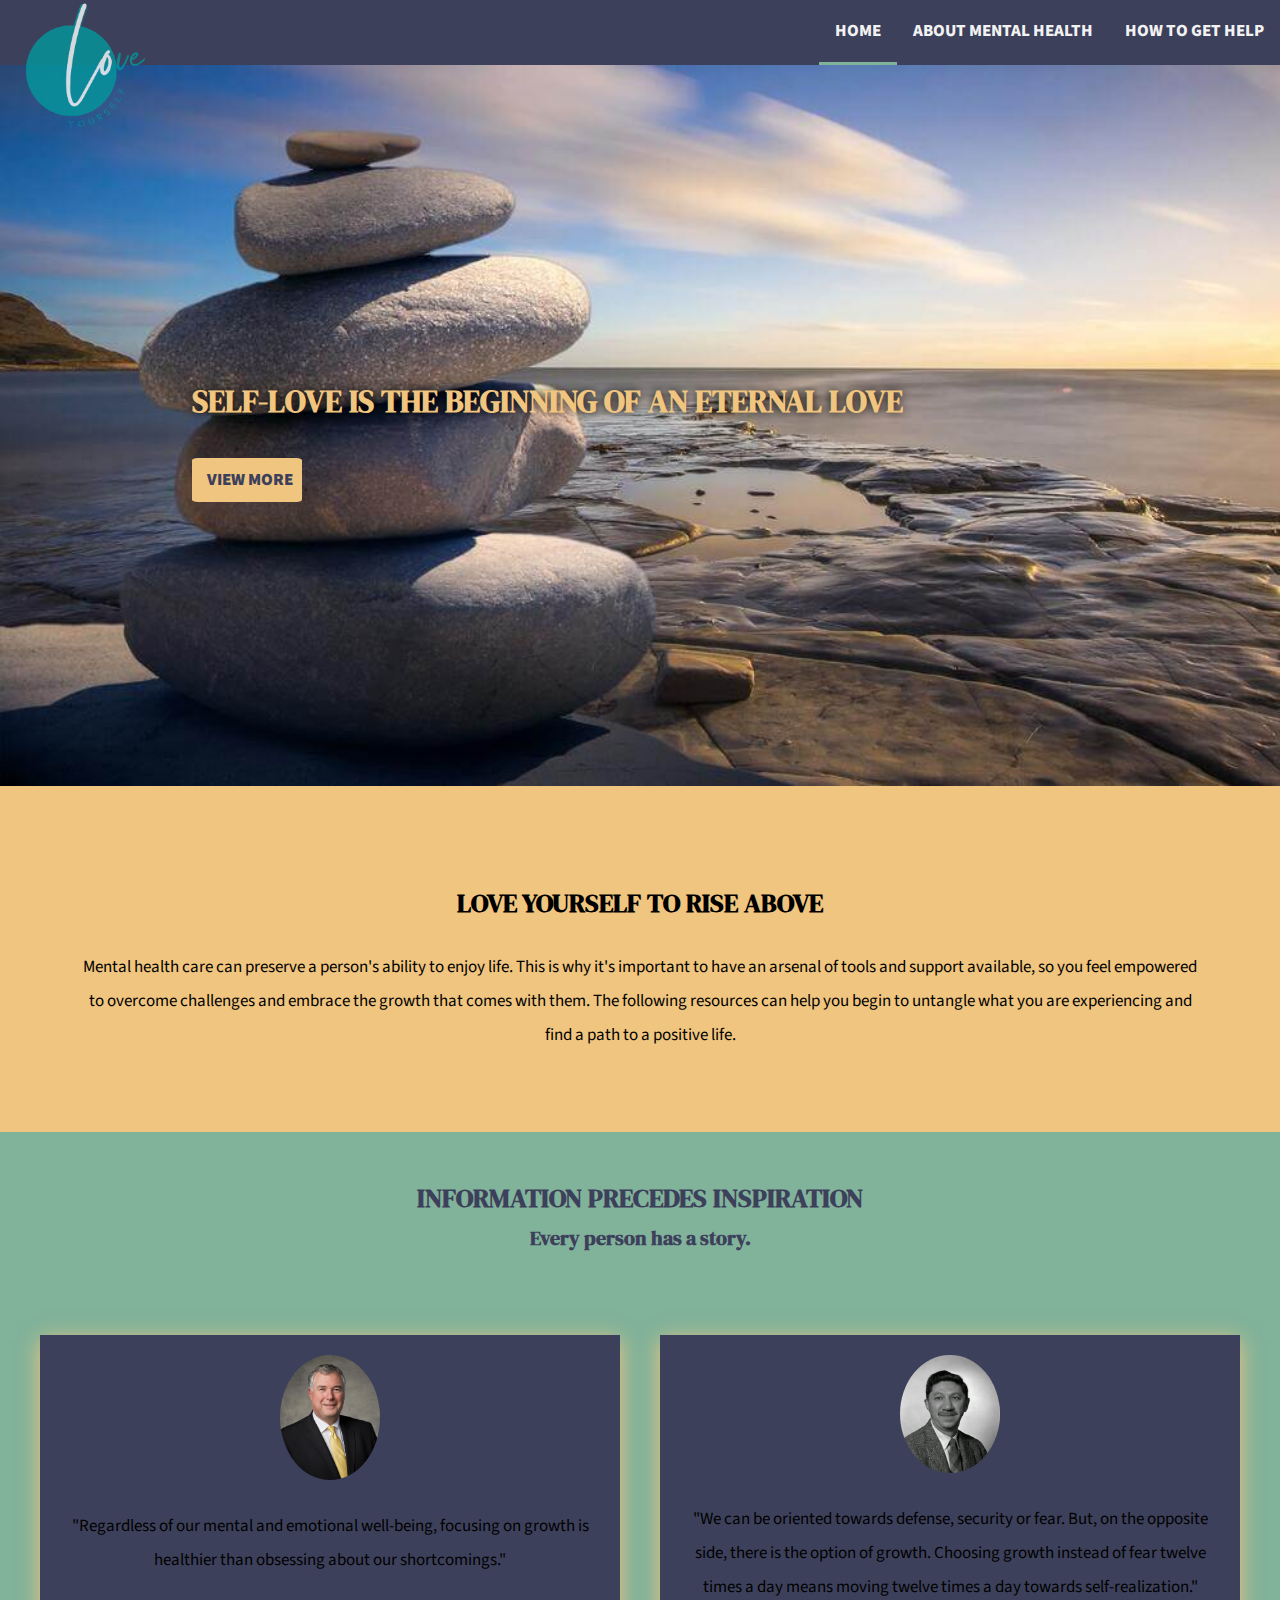
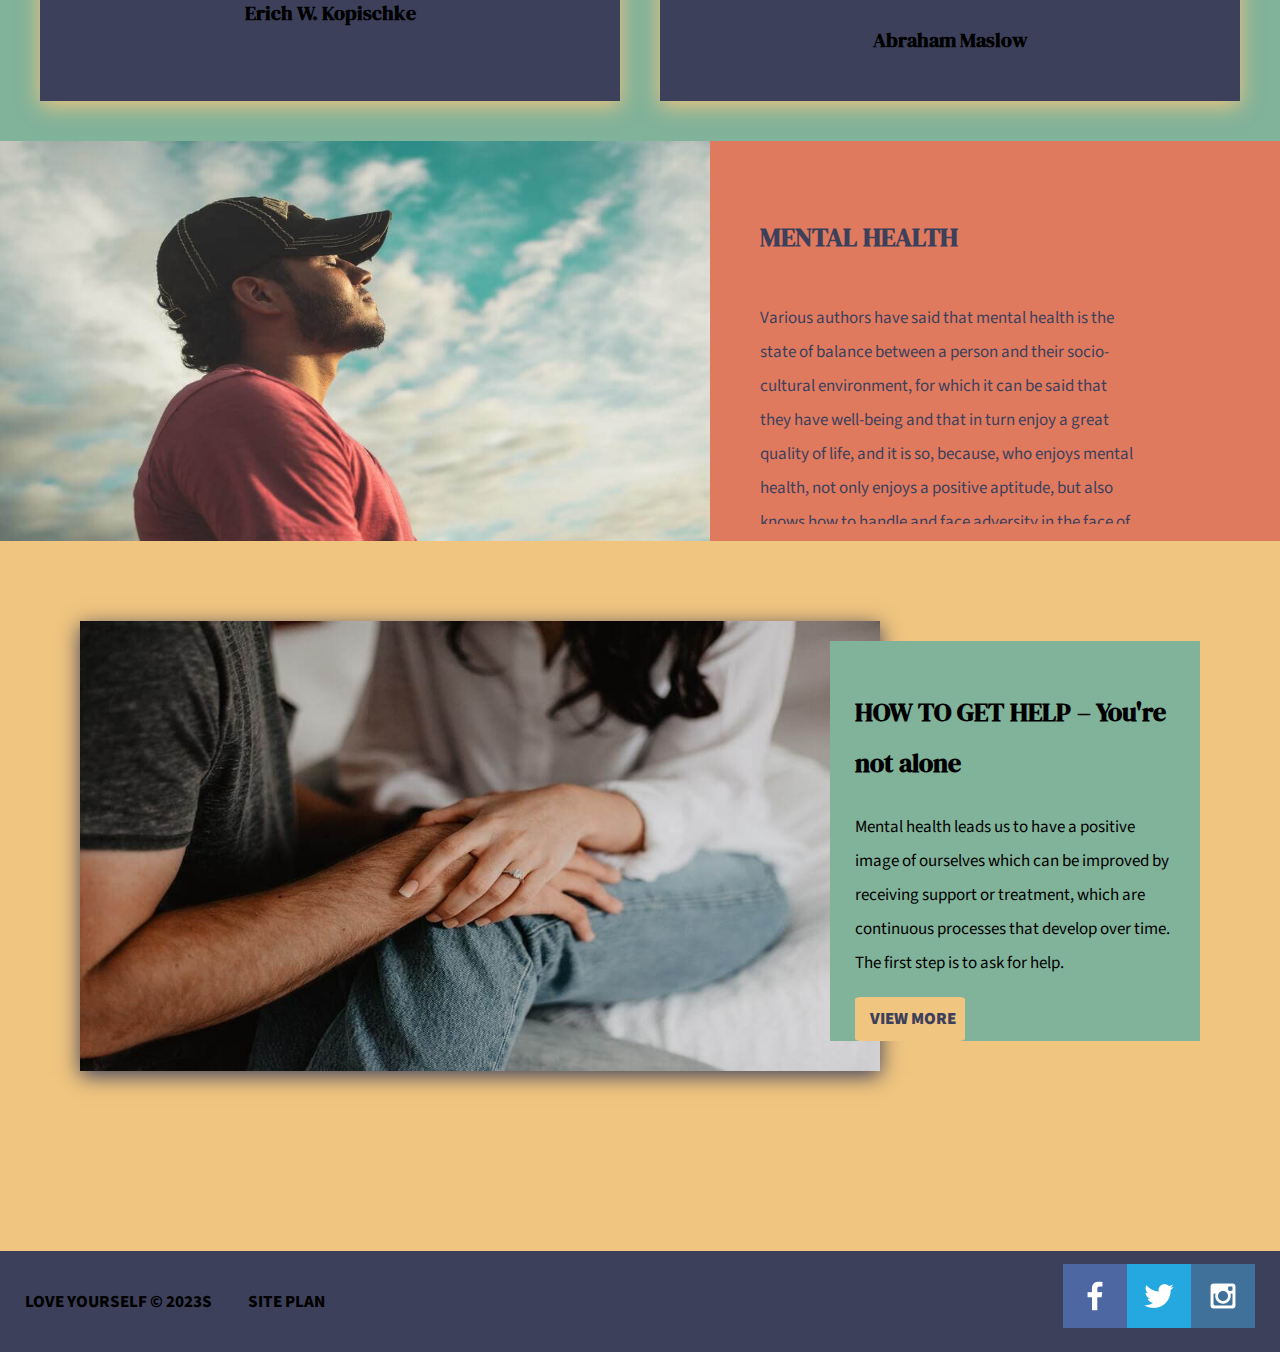
==== commit 3a0c019e: "Fixing last errors" ====
--- a/lywebsite/index.html
+++ b/lywebsite/index.html
@@ -1,5 +1,6 @@
 <!DOCTYPE html>
 <html lang="en">
+
 <head>
     <meta charset="UTF-8">
     <meta http-equiv="X-UA-Compatible" content="IE=edge">
@@ -7,6 +8,7 @@
     <title>Love Yourself - Homepage</title>
     <link rel="stylesheet" href="styles/style.css">
 </head>
+
 <body>
     <div class="content">
         <!--Nav Bar-->
@@ -19,7 +21,7 @@
                     <a href="index.html" class="active">Home</a>
                     <a href="aboutmentalh.html">About Mental Health</a>
                     <a href="howtogethelp.html">How to get help</a>
-               </div>
+                </div>
             </nav>
         </header>
 
@@ -29,27 +31,27 @@
                 <img src="images/pexels-pixabay-289586.jpg" alt="Balance Stone" id="hero-img">
             </div>
             <section id="hero-msg">
-                <h2 class="home-title">Self-Love is the beginning of 
+                <h2 class="home-title">Self-Love is the beginning of
                     an eternal love</h2>
-                    <div class="button">
-                        <a href="aboutmentalh.html">
-                            VIEW MORE
-                        </a>
-                    </div>
+                <div class="button">
+                    <a href="aboutmentalh.html">
+                        VIEW MORE
+                    </a>
+                </div>
             </section>
         </div>
         <main>
             <!--LOVE YOURSELF-->
             <section class="section-loveyourself">
                 <h2 class="section-title">LOVE YOURSELF TO RISE ABOVE</h2>
-        
-                <p>Mental health care can preserve a person's ability to 
+
+                <p>Mental health care can preserve a person's ability to
                     enjoy life. This is why it's important to have an arsenal
-                     of tools and support available, so you feel empowered to 
-                     overcome challenges and embrace the growth that comes with
-                      them. The following resources can help you begin to 
-                      untangle what you are experiencing and find a path to a
-                       positive life.</p>
+                    of tools and support available, so you feel empowered to
+                    overcome challenges and embrace the growth that comes with
+                    them. The following resources can help you begin to
+                    untangle what you are experiencing and find a path to a
+                    positive life.</p>
             </section>
 
             <!--QUOTES-->
@@ -62,7 +64,7 @@
                     </div>
                     <p class="quote-msg">
                         "Regardless of our mental and emotional well-being, focusing on growth
-                         is healthier than obsessing about our shortcomings."  
+                        is healthier than obsessing about our shortcomings."
                     </p>
                     <div id="bottom-right-quote1">
                         <h3>Erich W. Kopischke</h3>
@@ -74,13 +76,13 @@
                         <img src="images/abraham1.jpg" alt="Abraham Maslow profile picture">
                     </div>
                     <p class="quote-msg">
-                        "We can be oriented towards defense, security or fear. But, 
+                        "We can be oriented towards defense, security or fear. But,
                         on the opposite side, there is the option of growth. Choosing
-                         growth instead of fear twelve times a day means moving 
-                         twelve times a day towards self-realization."</p>
-                         <div id="bottom-right-quote2">
-                            <h3>Abraham Maslow</h3>
-                        </div>
+                        growth instead of fear twelve times a day means moving
+                        twelve times a day towards self-realization."</p>
+                    <div id="bottom-right-quote2">
+                        <h3>Abraham Maslow</h3>
+                    </div>
                 </div>
             </section>
 
@@ -89,18 +91,21 @@
                 <img src="images/pexels-kelvin-valerio-810775.jpg" alt="Man Peaceful" id="mentalhealth-img">
                 <section id="mentalhealth-box">
                     <h2>MENTAL HEALTH </h2>
-                    <p id="mentalhealth-msg">
-                        Various authors have said that mental health is 
-                        the state of balance between a person and their 
-                        socio-cultural environment, for which it can be said 
-                        that they have well-being and that in turn enjoy a 
-                        great quality of life, and it is so, because, who 
-                        enjoys mental health, not only enjoys a positive 
-                        aptitude, but also knows how to handle and face 
-                        adversity in the face of adversity. Hence, it is 
-                        directly associated with the terms health and physical
-                         condition, although mental health goes far beyond the
-                          physical part and state of a person's body.</p>
+                    <div class="div-text">
+                        <p id="mentalhealth-msg">
+                            Various authors have said that mental health is
+                            the state of balance between a person and their
+                            socio-cultural environment, for which it can be said
+                            that they have well-being and that in turn enjoy a
+                            great quality of life, and it is so, because, who
+                            enjoys mental health, not only enjoys a positive
+                            aptitude, but also knows how to handle and face
+                            adversity in the face of adversity. Hence, it is
+                            directly associated with the terms health and physical
+                            condition, although mental health goes far beyond the
+                            physical part and state of a person's body.</p>
+                    </div>
+
                 </section>
             </div>
 
@@ -109,9 +114,9 @@
                 <img src="images/pexels-emma-bauso-3585811.jpg" alt="Woman hand" id="howtogethelp-img">
                 <section id="background">
                     <h2>HOW TO GET HELP – You're not alone</h2>
-                    <p>Mental health leads us to have a positive image of 
-                        ourselves which can be improved by receiving support 
-                        or treatment, which are continuous processes that 
+                    <p>Mental health leads us to have a positive image of
+                        ourselves which can be improved by receiving support
+                        or treatment, which are continuous processes that
                         develop over time. The first step is to ask for help.</p>
                     <div class="button">
                         <a href="howtogethelp.html">
@@ -140,6 +145,7 @@
                 </a>
             </div>
         </footer>
-    </div>    
+    </div>
 </body>
+
 </html>--- a/lywebsite/styles/style.css
+++ b/lywebsite/styles/style.css
@@ -23,13 +23,15 @@
 
 /* Body */
 
-*{
+* {
     box-sizing: border-box;
 }
+
 h3 {
     text-align: center;
     margin-top: 10px;
 }
+
 html {
     scroll-behavior: smooth;
 }
@@ -87,6 +89,7 @@
     color: var(--secondary-color);
 
 }
+
 .button:hover {
     background-color: #e07a5f;
     color: #ffffff;
@@ -117,8 +120,8 @@
 .logo_link {
     padding: 5px;
 }
-.logo_link:hover
-{
+
+.logo_link:hover {
     opacity: .8;
     transform: scale(1.09);
 }
@@ -147,10 +150,10 @@
 .topnav {
     background-color: #3d405b;
     overflow: hidden;
-  }
-  
-  /* Style the links inside the navigation bar */
-  .topnav a {
+}
+
+/* Style the links inside the navigation bar */
+.topnav a {
     float: left;
     display: block;
     color: #f2f2f2;
@@ -159,15 +162,15 @@
     text-decoration: none;
     font-size: 17px;
     border-bottom: 3px solid transparent;
-  }
-  
-  .topnav a:hover {
+}
+
+.topnav a:hover {
     border-bottom: 3px solid #81b29a;
-  }
-  
-  .topnav a.active {
+}
+
+.topnav a.active {
     border-bottom: 3px solid #81b29a;
-  }
+}
 
 
 
@@ -182,7 +185,7 @@
     margin-top: 100px;
     font-weight: 800;
     text-transform: uppercase;
-    
+
 }
 
 footer #copyright {
@@ -203,7 +206,7 @@
 footer .social {
     display: flex;
     justify-content: end;
-    
+
 }
 
 
@@ -244,7 +247,7 @@
     grid-row: 2/3;
     align-self: center;
     text-transform: uppercase;
-    
+
 }
 
 .home-title {
@@ -299,13 +302,13 @@
     margin: 20px;
     z-index: 5;
     box-shadow: 0 5px 20px #f0c57f;
-    
+
 }
 
 .quote-img img {
     width: 100px;
     border-radius: 50%;
-    
+
 }
 
 
@@ -340,12 +343,12 @@
 
 #background {
     background-color: #81b29a;
-    height: 350px;
+    height: 400px;
     grid-column: 2/3;
     margin-left: -50px;
     margin-top: 20px;
     padding: 25px;
-   
+
 }
 
 
@@ -374,7 +377,7 @@
 }
 
 /* About Mental Health Terms */
-  
+
 #aboutmentalh-left {
     padding: 20px;
 }
@@ -385,7 +388,7 @@
 }
 
 
-.div-warning-sings{
+.div-warning-sings {
     width: 100%;
     display: flex;
     flex-wrap: nowrap;
@@ -393,8 +396,9 @@
     justify-content: center;
     background-color: #e07a5f;
     margin-bottom: 20px;
-    
-}
+
+}
+
 #anxiety-img {
     width: 100%;
     margin: 0px;
@@ -406,7 +410,8 @@
     display: flex;
 }
 
-#aboutmentalh-bottom-txt {
+#aboutmentalh-bottom-txt1,
+#aboutmentalh-bottom-txt2 {
     background-color: #81b29a;
     border: solid #000000;
     padding: 18px;
@@ -420,13 +425,15 @@
     padding: 18px;
 }
 
-#aboutmentalh-background p {
+#aboutmentalh-background p
+#psychotic-title p {
     color: #000000;
 }
 
 
-#aboutmentalh-bottom-txt h4,
-#aboutmentalh-background h4 {
+#aboutmentalh-bottom-txt2 h4,
+#aboutmentalh-background h4,
+#aboutmentalh-bottom-txt1 h4 {
     color: var(--secondary-color);
     font-size: 22px;
     margin: 0;
@@ -481,26 +488,31 @@
 }
 
 #byu-img {
-    width: 495px; 
+    width: 495px;
     border-radius: 1%;
-    
+
 }
 
 .w-full {
     width: 100%;
 }
 
-.text-center{
-    text-align: center;
-}
-
-.container{
+.text-center {
+    text-align: center;
+}
+
+.container {
     width: 100%;
     display: flex;
 }
 
-.w-50{
+.w-50 {
     width: 50%;
 }
 
 
+.div-text {
+    width: 80%;
+    height: 80%;
+    overflow: auto;
+}